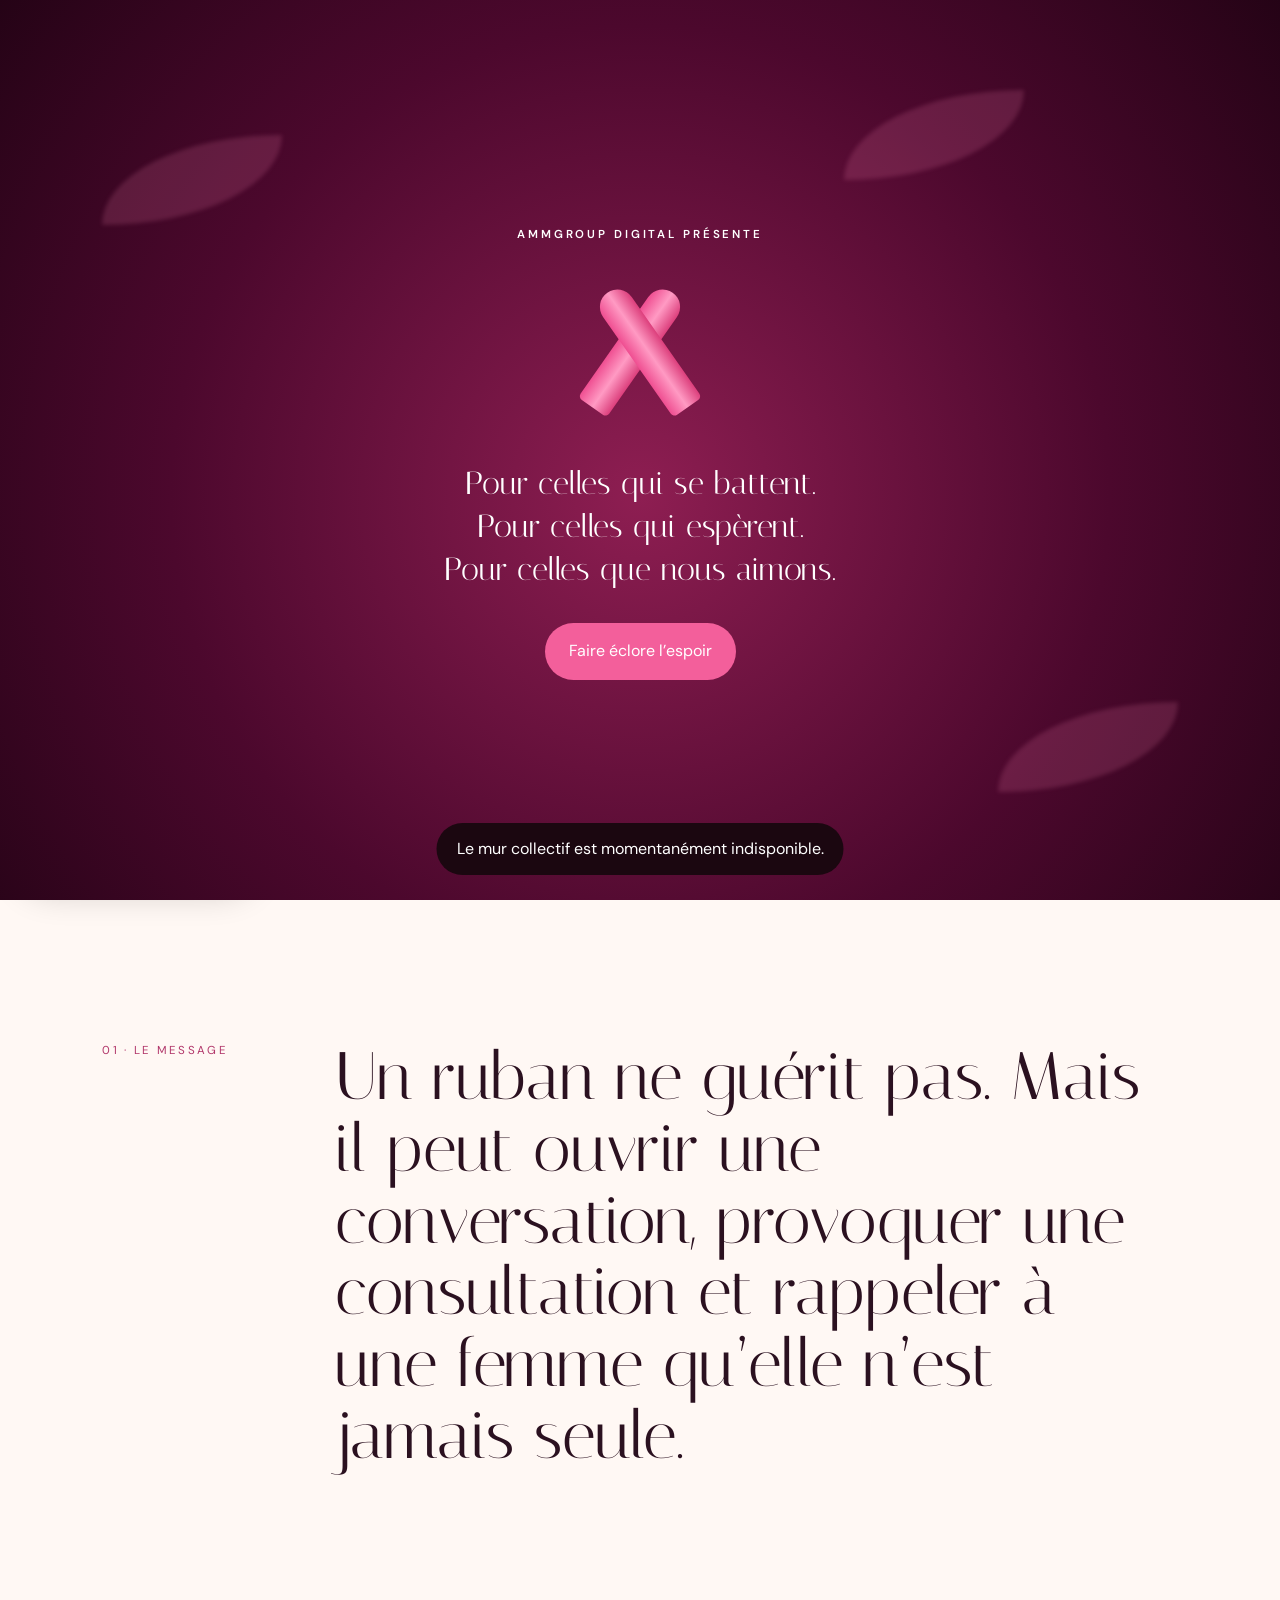
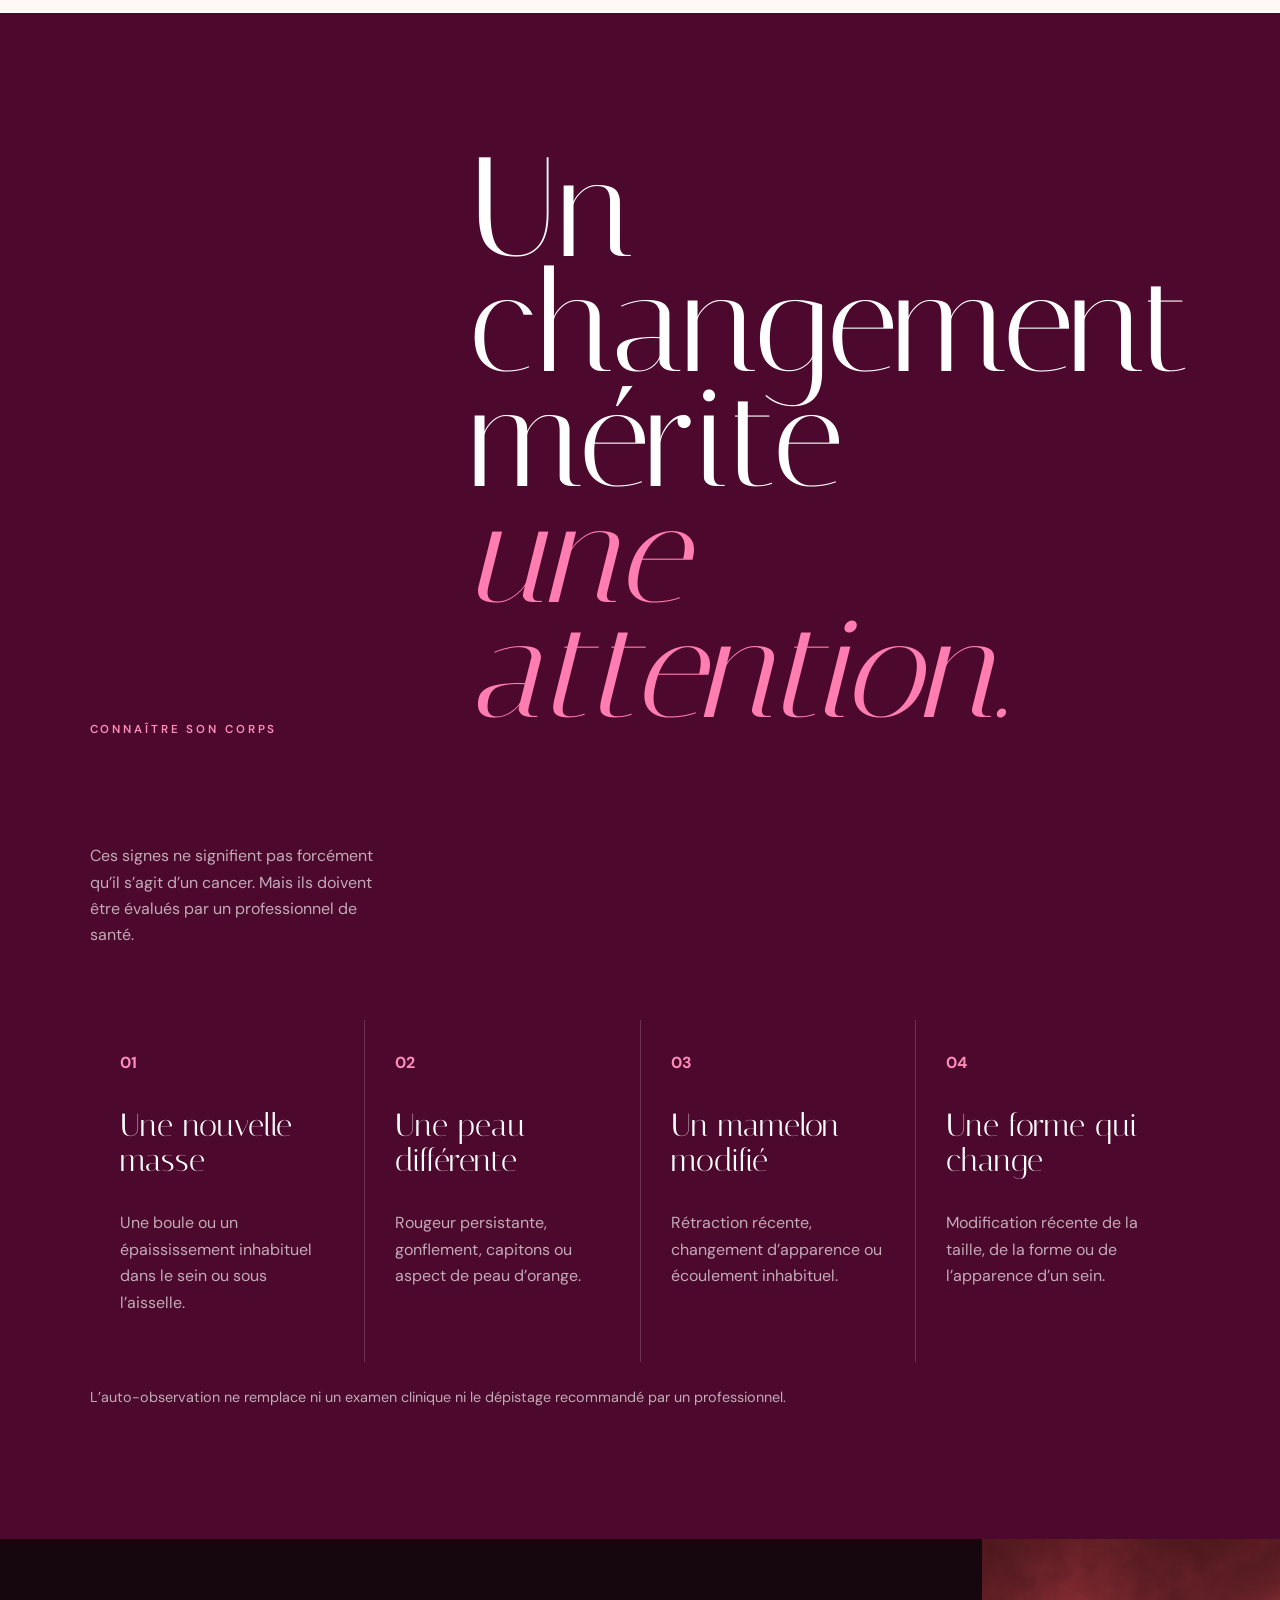
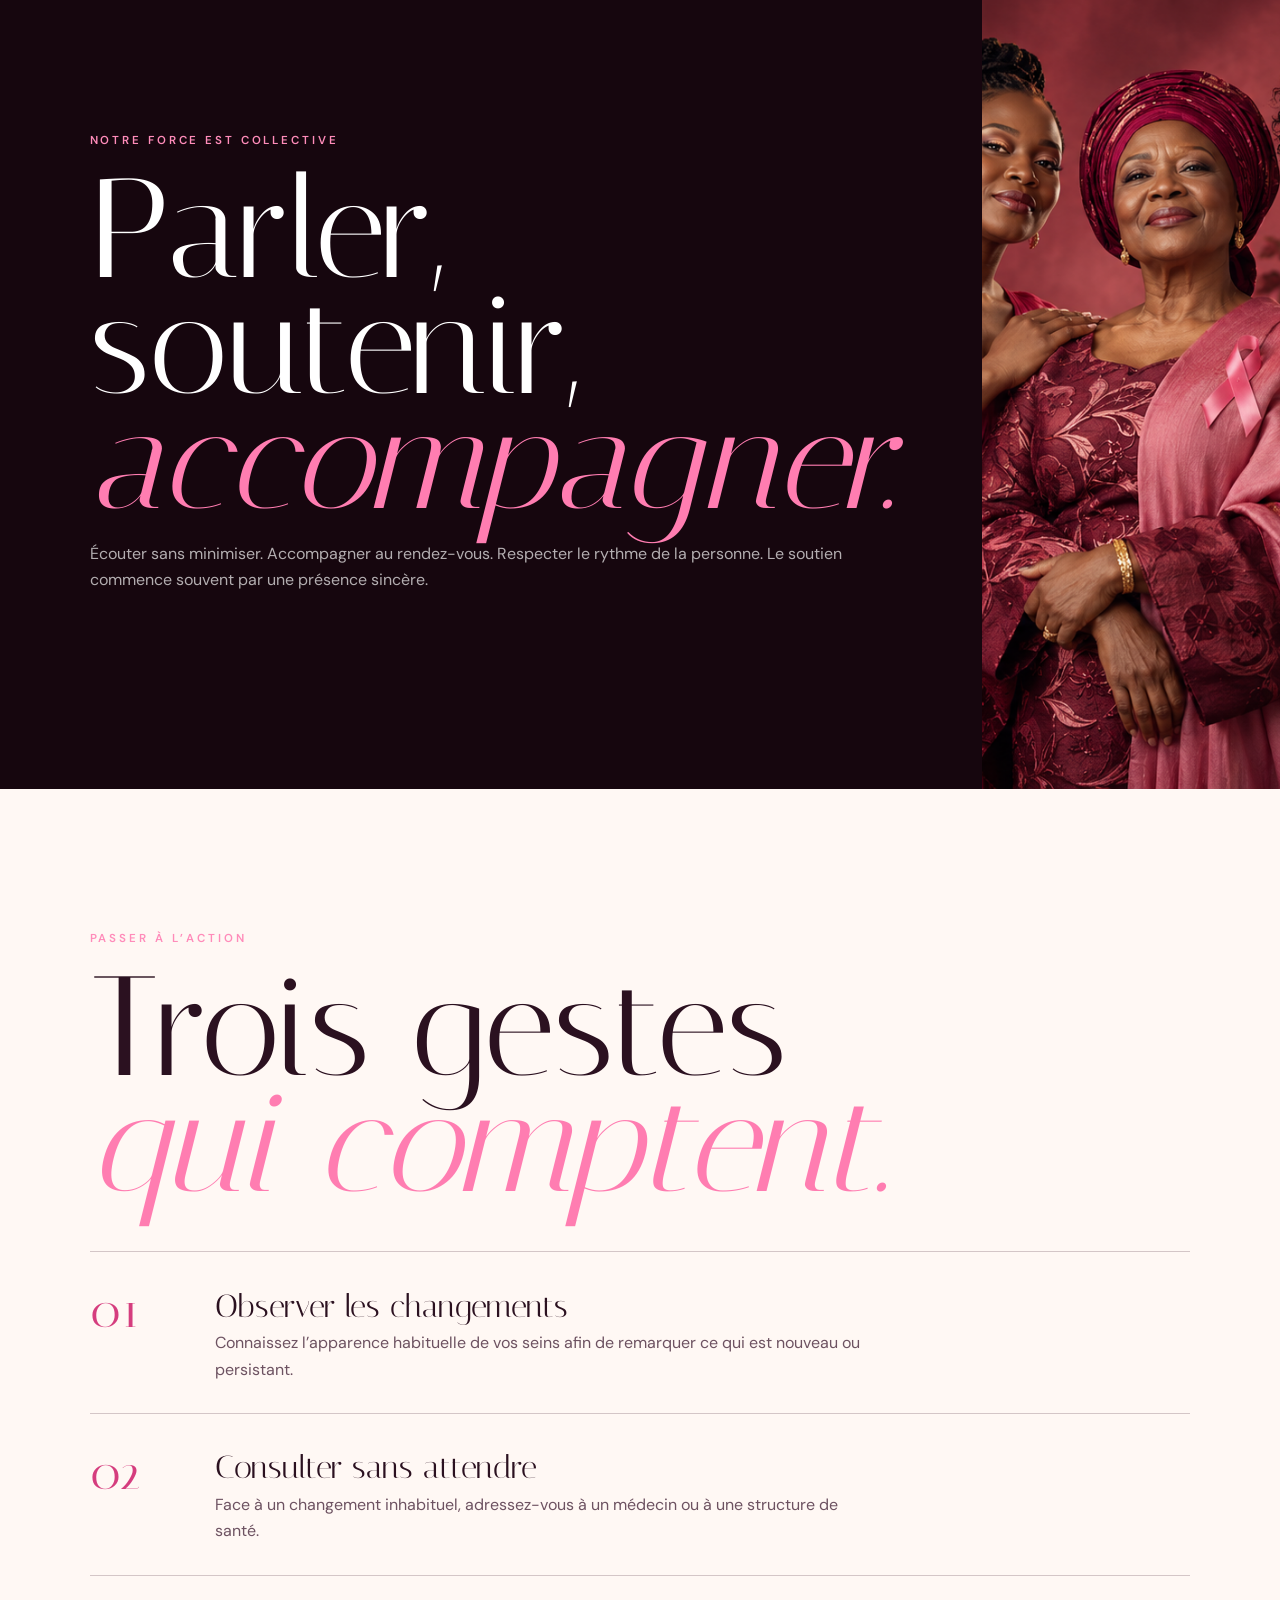
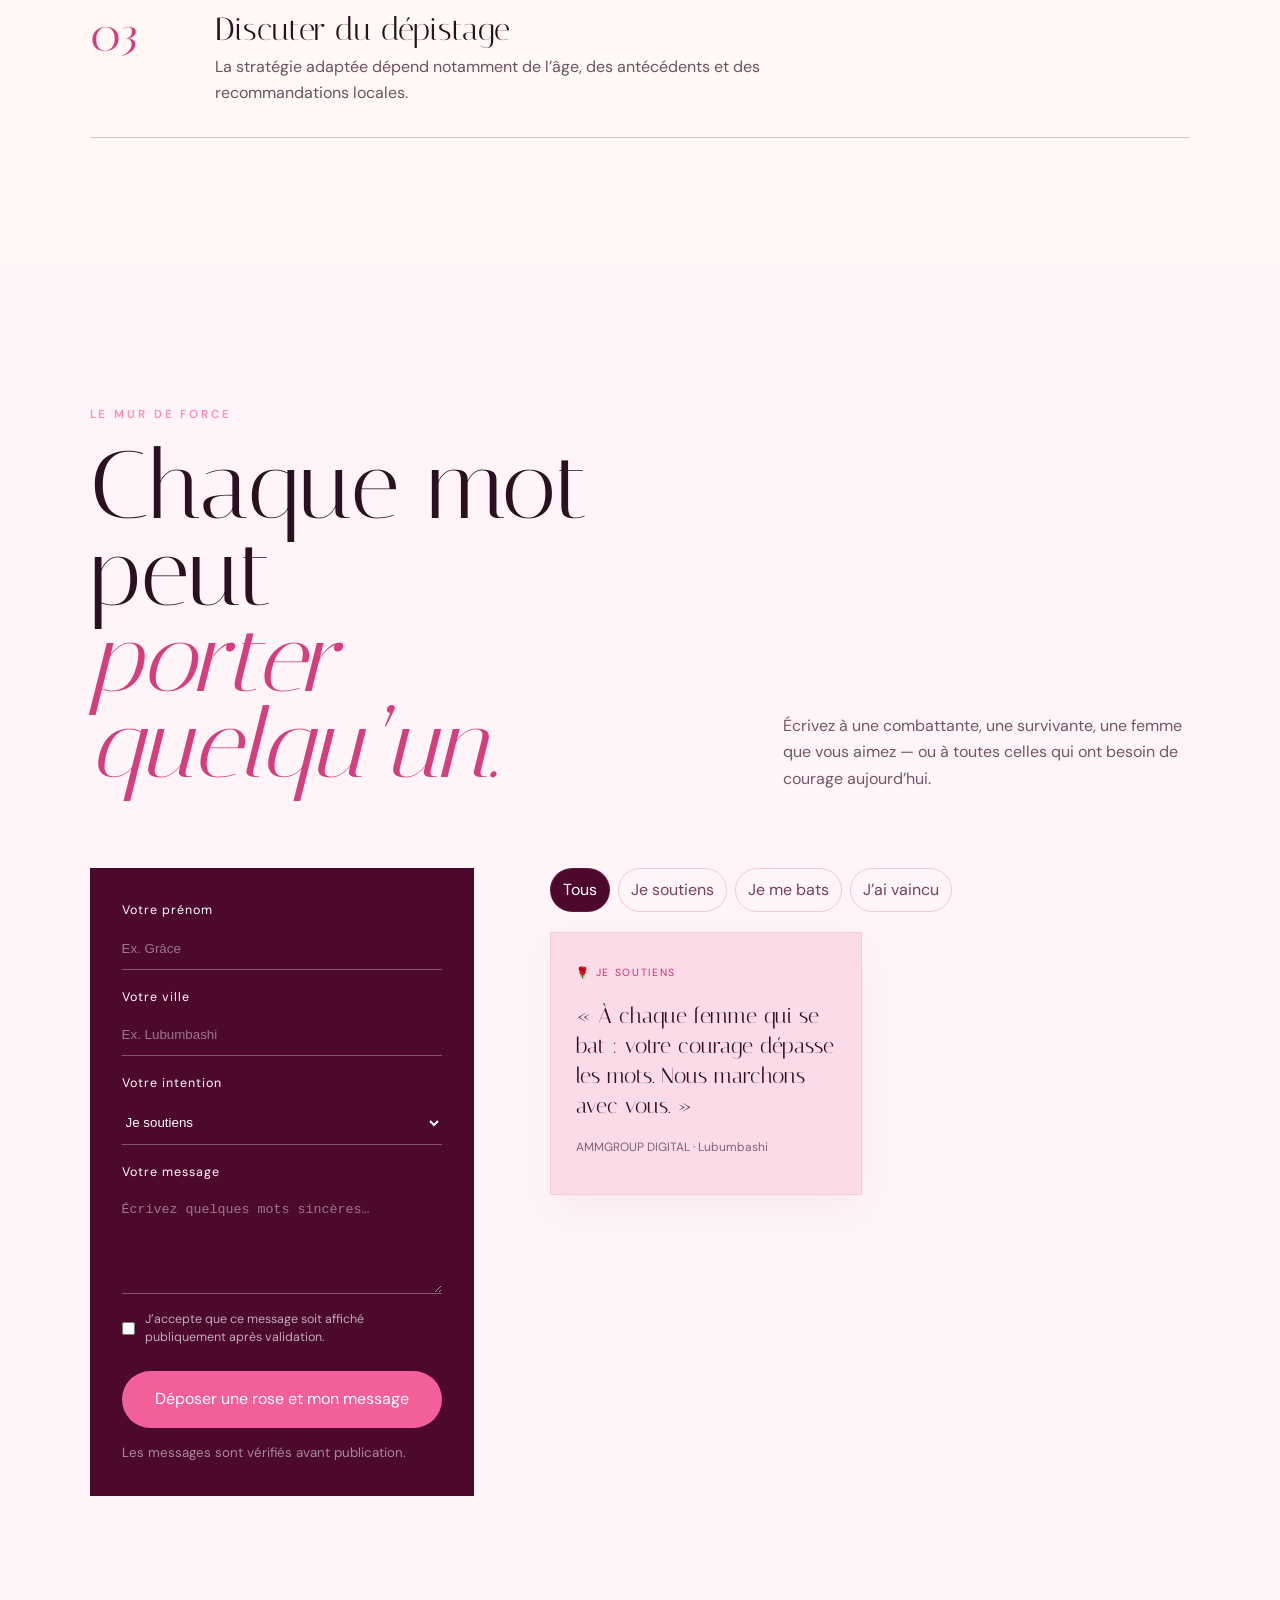
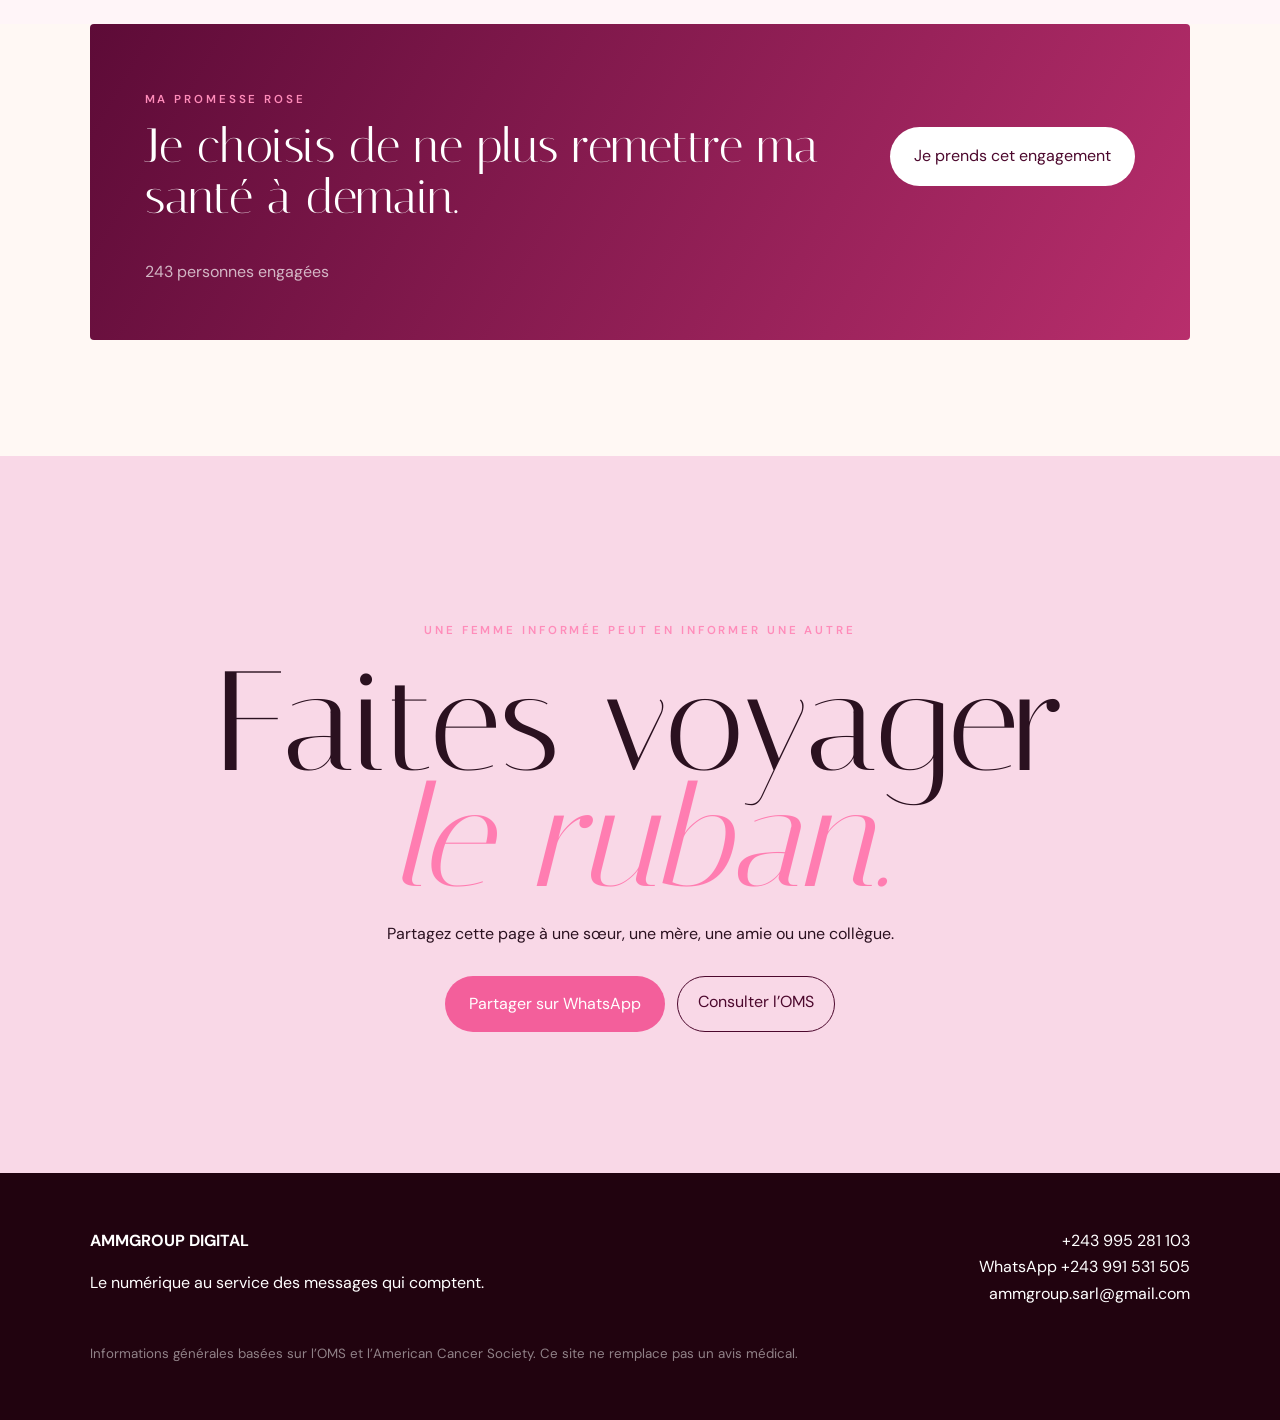
==== index.html @ 3d57d78c "Site Octobre Rose AMMGROUP avec mur de messages" ====
<!doctype html><html lang="fr"><head><meta charset="utf-8"><meta name="viewport" content="width=device-width,initial-scale=1"><meta name="description" content="Octobre Rose — sensibilisation au cancer du sein par AMMGROUP Digital"><title>Octobre Rose · Ensemble, plus fortes</title><link rel="icon" type="image/svg+xml" href="data:image/svg+xml,%3Csvg xmlns='http://www.w3.org/2000/svg' viewBox='0 0 64 64'%3E%3Crect width='64' height='64' rx='16' fill='%2354082f'/%3E%3Cpath d='M29 10c13 12 15 27 4 44M35 10C22 22 19 38 31 54' fill='none' stroke='%23ff75ad' stroke-width='8' stroke-linecap='round'/%3E%3C/svg%3E"><link rel="stylesheet" href="styles.css"><link rel="stylesheet" href="community.css"></head><body class="locked">
<div class="opening" id="opening"><div class="opening-copy"><span class="mini">AMMGROUP DIGITAL PRÉSENTE</span><div class="ribbon" aria-hidden="true"><i></i><i></i></div><p>Pour celles qui se battent.<br>Pour celles qui espèrent.<br>Pour celles que nous aimons.</p><button id="open">Faire éclore l’espoir</button></div><div class="petal p1"></div><div class="petal p2"></div><div class="petal p3"></div></div>
<header class="hero"><nav><a class="brand" href="#">AMMGROUP <b>DIGITAL</b></a><a href="#agir" class="nav-cta">Agir maintenant</a></nav><div class="hero-copy"><p class="eyebrow">OCTOBRE ROSE · RDC</p><h1>Ensemble,<br><em>plus fortes.</em></h1><p class="lead">Informer sans effrayer. Soutenir sans juger. Encourager chaque femme à écouter son corps et à consulter lorsqu’un changement apparaît.</p><div class="actions"><a class="primary" href="#signes">Connaître les signes</a><button class="ghost" id="shareTop">Partager la campagne</button></div></div><div class="edition">01—31<br>OCTOBRE</div></header>
<main><section class="statement reveal"><span>01 · LE MESSAGE</span><p>Un ruban ne guérit pas. Mais il peut ouvrir une conversation, provoquer une consultation et rappeler à une femme qu’elle n’est jamais seule.</p></section>
<section class="signs" id="signes"><div class="section-title reveal"><p class="eyebrow">CONNAÎTRE SON CORPS</p><h2>Un changement mérite<br><em>une attention.</em></h2><p>Ces signes ne signifient pas forcément qu’il s’agit d’un cancer. Mais ils doivent être évalués par un professionnel de santé.</p></div><div class="sign-grid">
<article class="reveal"><b>01</b><h3>Une nouvelle masse</h3><p>Une boule ou un épaississement inhabituel dans le sein ou sous l’aisselle.</p></article><article class="reveal"><b>02</b><h3>Une peau différente</h3><p>Rougeur persistante, gonflement, capitons ou aspect de peau d’orange.</p></article><article class="reveal"><b>03</b><h3>Un mamelon modifié</h3><p>Rétraction récente, changement d’apparence ou écoulement inhabituel.</p></article><article class="reveal"><b>04</b><h3>Une forme qui change</h3><p>Modification récente de la taille, de la forme ou de l’apparence d’un sein.</p></article>
</div><p class="medical-note">L’auto-observation ne remplace ni un examen clinique ni le dépistage recommandé par un professionnel.</p></section>
<section class="portrait"><div class="portrait-copy reveal"><p class="eyebrow">NOTRE FORCE EST COLLECTIVE</p><h2>Parler,<br>soutenir,<br><em>accompagner.</em></h2><p>Écouter sans minimiser. Accompagner au rendez-vous. Respecter le rythme de la personne. Le soutien commence souvent par une présence sincère.</p></div><div class="portrait-image" role="img" aria-label="Trois générations de femmes congolaises réunies pour Octobre Rose"></div></section>
<section class="steps" id="agir"><div class="section-title reveal"><p class="eyebrow">PASSER À L’ACTION</p><h2>Trois gestes<br><em>qui comptent.</em></h2></div><div class="step-list"><article class="reveal"><span>01</span><div><h3>Observer les changements</h3><p>Connaissez l’apparence habituelle de vos seins afin de remarquer ce qui est nouveau ou persistant.</p></div></article><article class="reveal"><span>02</span><div><h3>Consulter sans attendre</h3><p>Face à un changement inhabituel, adressez-vous à un médecin ou à une structure de santé.</p></div></article><article class="reveal"><span>03</span><div><h3>Discuter du dépistage</h3><p>La stratégie adaptée dépend notamment de l’âge, des antécédents et des recommandations locales.</p></div></article></div></section>
<section class="wall" id="messages"><div class="wall-head reveal"><div><p class="eyebrow">LE MUR DE FORCE</p><h2>Chaque mot peut<br><em>porter quelqu’un.</em></h2></div><p>Écrivez à une combattante, une survivante, une femme que vous aimez — ou à toutes celles qui ont besoin de courage aujourd’hui.</p></div><div class="wall-layout"><form id="messageForm" class="message-form reveal"><label>Votre prénom<input name="name" maxlength="40" required placeholder="Ex. Grâce"></label><label>Votre ville<input name="city" maxlength="50" placeholder="Ex. Lubumbashi"></label><label>Votre intention<select name="category"><option value="Je soutiens">Je soutiens</option><option value="Je me bats">Je me bats</option><option value="J’ai vaincu">J’ai vaincu</option><option value="En mémoire">En mémoire</option></select></label><label>Votre message<textarea name="message" maxlength="360" required placeholder="Écrivez quelques mots sincères…"></textarea></label><input class="honey" name="website" tabindex="-1" autocomplete="off"><label class="consent"><input type="checkbox" required> J’accepte que ce message soit affiché publiquement après validation.</label><button class="primary" type="submit">Déposer une rose et mon message</button><small id="formStatus">Les messages sont vérifiés avant publication.</small></form><div><div class="wall-filter" role="group" aria-label="Filtrer les messages"><button class="active" data-filter="Tous">Tous</button><button data-filter="Je soutiens">Je soutiens</button><button data-filter="Je me bats">Je me bats</button><button data-filter="J’ai vaincu">J’ai vaincu</button></div><div class="message-grid" id="messageGrid"><article class="message-card featured"><span>🌹 JE SOUTIENS</span><blockquote>« À chaque femme qui se bat : votre courage dépasse les mots. Nous marchons avec vous. »</blockquote><p>AMMGROUP DIGITAL · Lubumbashi</p></article></div></div></div></section>
<section class="pledge reveal"><div><p class="eyebrow">MA PROMESSE ROSE</p><h2>Je choisis de ne plus remettre ma santé à demain.</h2></div><button id="pledge">Je prends cet engagement</button><span id="count">Chargement des engagements…</span></section>
<section class="final"><p class="eyebrow">UNE FEMME INFORMÉE PEUT EN INFORMER UNE AUTRE</p><h2>Faites voyager<br><em>le ruban.</em></h2><p>Partagez cette page à une sœur, une mère, une amie ou une collègue.</p><div class="actions"><a class="primary" id="whatsapp" target="_blank" rel="noopener">Partager sur WhatsApp</a><a class="ghost" href="https://www.who.int/news-room/fact-sheets/detail/breast-cancer" target="_blank" rel="noopener">Consulter l’OMS</a></div></section></main>
<footer><div><strong>AMMGROUP DIGITAL</strong><p>Le numérique au service des messages qui comptent.</p></div><div><a href="tel:+243995281103">+243 995 281 103</a><a href="https://wa.me/243991531505">WhatsApp +243 991 531 505</a><a href="mailto:ammgroup.sarl@gmail.com">ammgroup.sarl@gmail.com</a></div><small>Informations générales basées sur l’OMS et l’American Cancer Society. Ce site ne remplace pas un avis médical.</small></footer><aside class="music-player"><button id="musicToggle" aria-label="Activer ou arrêter la musique">▶</button><div><small>AMBIANCE ORIGINALE</small><strong>Ensemble, plus fortes</strong></div><i></i><i></i><i></i></aside><div class="toast" id="toast"></div><script src="config.js"></script><script src="script.js"></script></body></html>
---- styles.css ----
@import url('https://fonts.googleapis.com/css2?family=DM+Sans:wght@300;400;500;600&family=Italiana&display=swap');:root{--wine:#4c082d;--pink:#f35f9b;--blush:#ffe4ef;--cream:#fff8f4;--ink:#2b1120;--gold:#d6a84a;--serif:'Italiana',Georgia,serif;--sans:'DM Sans',Arial,sans-serif}*{box-sizing:border-box}html{scroll-behavior:smooth}body{margin:0;background:var(--cream);color:var(--ink);font:16px/1.65 var(--sans)}body.locked{overflow:hidden}a{text-decoration:none;color:inherit}button{font:inherit}.opening{position:fixed;z-index:99;inset:0;display:grid;place-items:center;background:radial-gradient(circle at 50% 55%,#8e1e52,#4c082d 58%,#250316);color:white;overflow:hidden;transition:opacity .7s ease 1.1s,visibility .7s ease 1.1s}.opening.hide{opacity:0;visibility:hidden}.opening-copy{text-align:center;position:relative;z-index:3}.mini,.eyebrow{font-size:.72rem;letter-spacing:.25em;font-weight:600}.ribbon{width:120px;height:155px;margin:28px auto;position:relative}.ribbon i{position:absolute;top:5px;width:35px;height:140px;background:linear-gradient(90deg,#ef4e91,#ff9ac3,#dc3f7c);border-radius:30px 30px 8px 8px}.ribbon i:first-child{left:35px;transform:rotate(35deg)}.ribbon i:last-child{right:35px;transform:rotate(-35deg)}.opening p{font:2rem/1.35 var(--serif)}.opening button,.primary{border:0;border-radius:999px;background:var(--pink);color:white;padding:15px 24px;cursor:pointer}.petal{position:absolute;width:180px;height:90px;border-radius:100% 0 100% 0;background:#ff8ab72b;filter:blur(2px);animation:float 8s ease-in-out infinite}.p1{left:8%;top:15%}.p2{right:8%;bottom:12%;animation-delay:-3s}.p3{right:20%;top:10%;animation-delay:-5s}@keyframes float{50%{transform:translateY(40px) rotate(15deg)}}.opening.hide .ribbon i:first-child{transform:translate(-45vw) rotate(55deg);transition:1.3s}.opening.hide .ribbon i:last-child{transform:translate(45vw) rotate(-55deg);transition:1.3s}.hero{min-height:100svh;position:relative;color:#fff;background:linear-gradient(90deg,#260311f2 0,#4c082dc7 38%,#2b061450 68%,#21020b20),url('assets/octobre-rose-hero.png') 62% center/cover no-repeat;padding:28px 6vw 8vh;display:flex;flex-direction:column;justify-content:flex-end}.hero nav{position:absolute;top:0;left:0;right:0;padding:28px 6vw;display:flex;justify-content:space-between;align-items:center}.brand{font-weight:600;letter-spacing:.16em}.brand b{color:#ff83b5}.nav-cta,.ghost{border:1px solid currentColor;padding:12px 20px;border-radius:999px;background:transparent;color:inherit;cursor:pointer}.hero-copy{max-width:820px}.eyebrow{color:#ff8cba}.hero h1,.section-title h2,.portrait h2,.final h2{font:400 clamp(4.5rem,11vw,9rem)/.82 var(--serif);margin:.16em 0}.hero h1 em,.section-title h2 em,.portrait h2 em,.final h2 em{color:#ff7db1;font-style:italic}.lead{font-size:1.15rem;max-width:620px;color:#ffffffcb}.actions{display:flex;gap:12px;flex-wrap:wrap;margin-top:28px}.edition{position:absolute;right:4vw;bottom:6vh;text-align:right;font-weight:600;letter-spacing:.18em;color:#ffffffa0}.statement{padding:11vw 8vw;display:grid;grid-template-columns:1fr 5fr;gap:5vw}.statement span{font-size:.72rem;letter-spacing:.2em;color:#b13569}.statement p{font:clamp(2.3rem,5.2vw,5.6rem)/1.08 var(--serif);margin:0}.signs{background:var(--wine);color:white;padding:9vw 7vw}.section-title{display:grid;grid-template-columns:2fr 1fr;gap:6vw;align-items:end}.section-title>p:last-child{color:#ffffffa8}.sign-grid{display:grid;grid-template-columns:repeat(4,1fr);gap:1px;background:#ffffff2c;margin-top:55px}.sign-grid article{background:var(--wine);padding:30px;min-height:270px}.sign-grid b{color:#ff8cba}.sign-grid h3,.step-list h3{font:2rem/1.1 var(--serif)}.sign-grid p,.medical-note{color:#ffffffa8}.medical-note{margin-top:24px;font-size:.9rem}.portrait{min-height:850px;display:grid;grid-template-columns:.8fr 1.2fr;background:#16060e;color:white}.portrait-copy{padding:9vw 7vw;align-self:center}.portrait-copy p:last-child{color:#ffffffac}.portrait-image{background:url('assets/octobre-rose-hero.png') 72% center/cover no-repeat;min-height:680px}.steps{padding:10vw 7vw}.steps .section-title{display:block}.step-list{margin-top:50px;border-top:1px solid #3d132638}.step-list article{display:grid;grid-template-columns:100px 1fr;gap:25px;padding:30px 0;border-bottom:1px solid #3d132638}.step-list span{font:3rem var(--serif);color:#d53d7e}.step-list h3{margin:.2em 0}.step-list p{margin:0;max-width:650px;color:#6d5261}.pledge{margin:0 7vw 9vw;padding:55px;background:linear-gradient(120deg,#5d0b37,#b82e6c);color:white;display:grid;grid-template-columns:1fr auto;gap:25px;align-items:center;border-radius:4px}.pledge h2{font:3rem/1.05 var(--serif);max-width:700px;margin:.25em 0}.pledge button{padding:16px 24px;border:0;border-radius:999px;background:#fff;color:var(--wine);cursor:pointer}.pledge span{grid-column:1/-1;color:#ffffffb0}.final{text-align:center;padding:11vw 7vw;background:#f9d8e7}.final p{max-width:660px;margin:25px auto}.final .actions{justify-content:center}.final .ghost{color:var(--wine)}footer{padding:55px 7vw;background:#21030f;color:#fff;display:grid;grid-template-columns:1fr 1fr;gap:30px}footer>div:nth-child(2){display:flex;flex-direction:column;text-align:right}footer small{grid-column:1/-1;color:#ffffff80}.reveal{opacity:0;transform:translateY(35px);transition:.75s ease}.reveal.seen{opacity:1;transform:none}.toast{position:fixed;z-index:120;left:50%;bottom:25px;transform:translate(-50%,20px);background:#1b0710;color:white;padding:13px 20px;border-radius:999px;opacity:0;transition:.3s}.toast.show{opacity:1;transform:translate(-50%,0)}@media(max-width:800px){.hero{background-position:69% center;padding-left:6vw}.hero:after{content:'';position:absolute;inset:0;background:#2603113b;pointer-events:none}.hero-copy,.hero nav,.edition{z-index:1}.nav-cta{display:none}.edition{font-size:.7rem}.section-title,.statement{grid-template-columns:1fr}.sign-grid{grid-template-columns:1fr 1fr}.portrait{grid-template-columns:1fr}.portrait-image{min-height:520px;order:-1}.pledge{grid-template-columns:1fr;padding:35px}.pledge h2{font-size:2.2rem}.pledge span{grid-column:auto}footer{grid-template-columns:1fr}footer>div:nth-child(2){text-align:left}footer small{grid-column:auto}}@media(max-width:520px){.opening p{font-size:1.55rem}.hero h1{font-size:4.4rem}.hero .lead{font-size:1rem;max-width:90%}.sign-grid{grid-template-columns:1fr}.statement p{font-size:2.4rem}.step-list article{grid-template-columns:60px 1fr}.portrait-copy{padding:20vw 7vw}.portrait h2,.final h2,.section-title h2{font-size:3.7rem}.edition{display:none}}
---- community.css ----
.wall{padding:10vw 7vw;background:#fff5f8}.wall-head{display:grid;grid-template-columns:1.45fr 1fr;gap:8vw;align-items:end}.wall h2{font:400 clamp(3.5rem,7.5vw,7rem)/.9 var(--serif);margin:.2em 0}.wall h2 em{color:#d53d7e;font-style:italic}.wall-head>p{color:#745565}.wall-layout{display:grid;grid-template-columns:.75fr 1.25fr;gap:6vw;margin-top:60px;align-items:start}.message-form{background:var(--wine);color:white;padding:32px;position:sticky;top:20px}.message-form label{display:block;font-size:.78rem;letter-spacing:.08em;margin-bottom:17px}.message-form input,.message-form select,.message-form textarea{display:block;width:100%;margin-top:7px;padding:13px 0;border:0;border-bottom:1px solid #ffffff4d;background:transparent;color:white;outline:0}.message-form select option{color:#222}.message-form textarea{min-height:105px;resize:vertical}.message-form input::placeholder,.message-form textarea::placeholder{color:#ffffff73}.message-form .consent{display:flex;gap:10px;letter-spacing:0;line-height:1.4;color:#ffffffa8}.message-form .consent input{width:auto;margin:3px 0}.message-form .primary{width:100%;margin-top:8px}.message-form small{display:block;margin-top:14px;color:#ffffff85}.honey{position:absolute!important;left:-10000px!important}.wall-filter{display:flex;flex-wrap:wrap;gap:8px;margin-bottom:20px}.wall-filter button{border:1px solid #b94a7940;background:transparent;color:#744159;padding:8px 12px;border-radius:999px;cursor:pointer}.wall-filter button.active{background:var(--wine);color:white}.message-grid{columns:2;column-gap:16px}.message-card{break-inside:avoid;margin:0 0 16px;background:white;padding:25px;border:1px solid #d783a32f;box-shadow:0 14px 40px #6e173b0c}.message-card.featured{background:#fbdbe8}.message-card span{font-size:.65rem;letter-spacing:.16em;color:#c43170}.message-card blockquote{font:1.35rem/1.4 var(--serif);margin:16px 0}.message-card p{font-size:.75rem;color:#806273}.message-card.pending{opacity:.65}.music-player{position:fixed;z-index:80;left:20px;bottom:20px;display:flex;align-items:center;gap:11px;padding:10px 14px;background:#21030fe9;color:white;border:1px solid #ffffff29;border-radius:999px;backdrop-filter:blur(14px);box-shadow:0 12px 35px #0003}.music-player button{width:40px;height:40px;border:0;border-radius:50%;background:var(--pink);color:white;cursor:pointer}.music-player small{display:block;font-size:.55rem;letter-spacing:.16em;color:#ffffff8a}.music-player strong{font:400 .78rem var(--serif)}.music-player i{display:block;width:2px;height:6px;background:#ff7dad}.music-player.playing i{animation:pulse .7s ease-in-out infinite alternate}.music-player.playing i:nth-of-type(2){animation-delay:.2s}.music-player.playing i:nth-of-type(3){animation-delay:.4s}@keyframes pulse{to{height:22px}}@media(max-width:800px){.wall-head,.wall-layout{grid-template-columns:1fr}.message-form{position:relative;top:auto}}@media(max-width:520px){.wall h2{font-size:3.7rem}.message-grid{columns:1}.music-player{left:12px;right:12px;bottom:12px}.music-player div{flex:1}footer{padding-bottom:130px}}
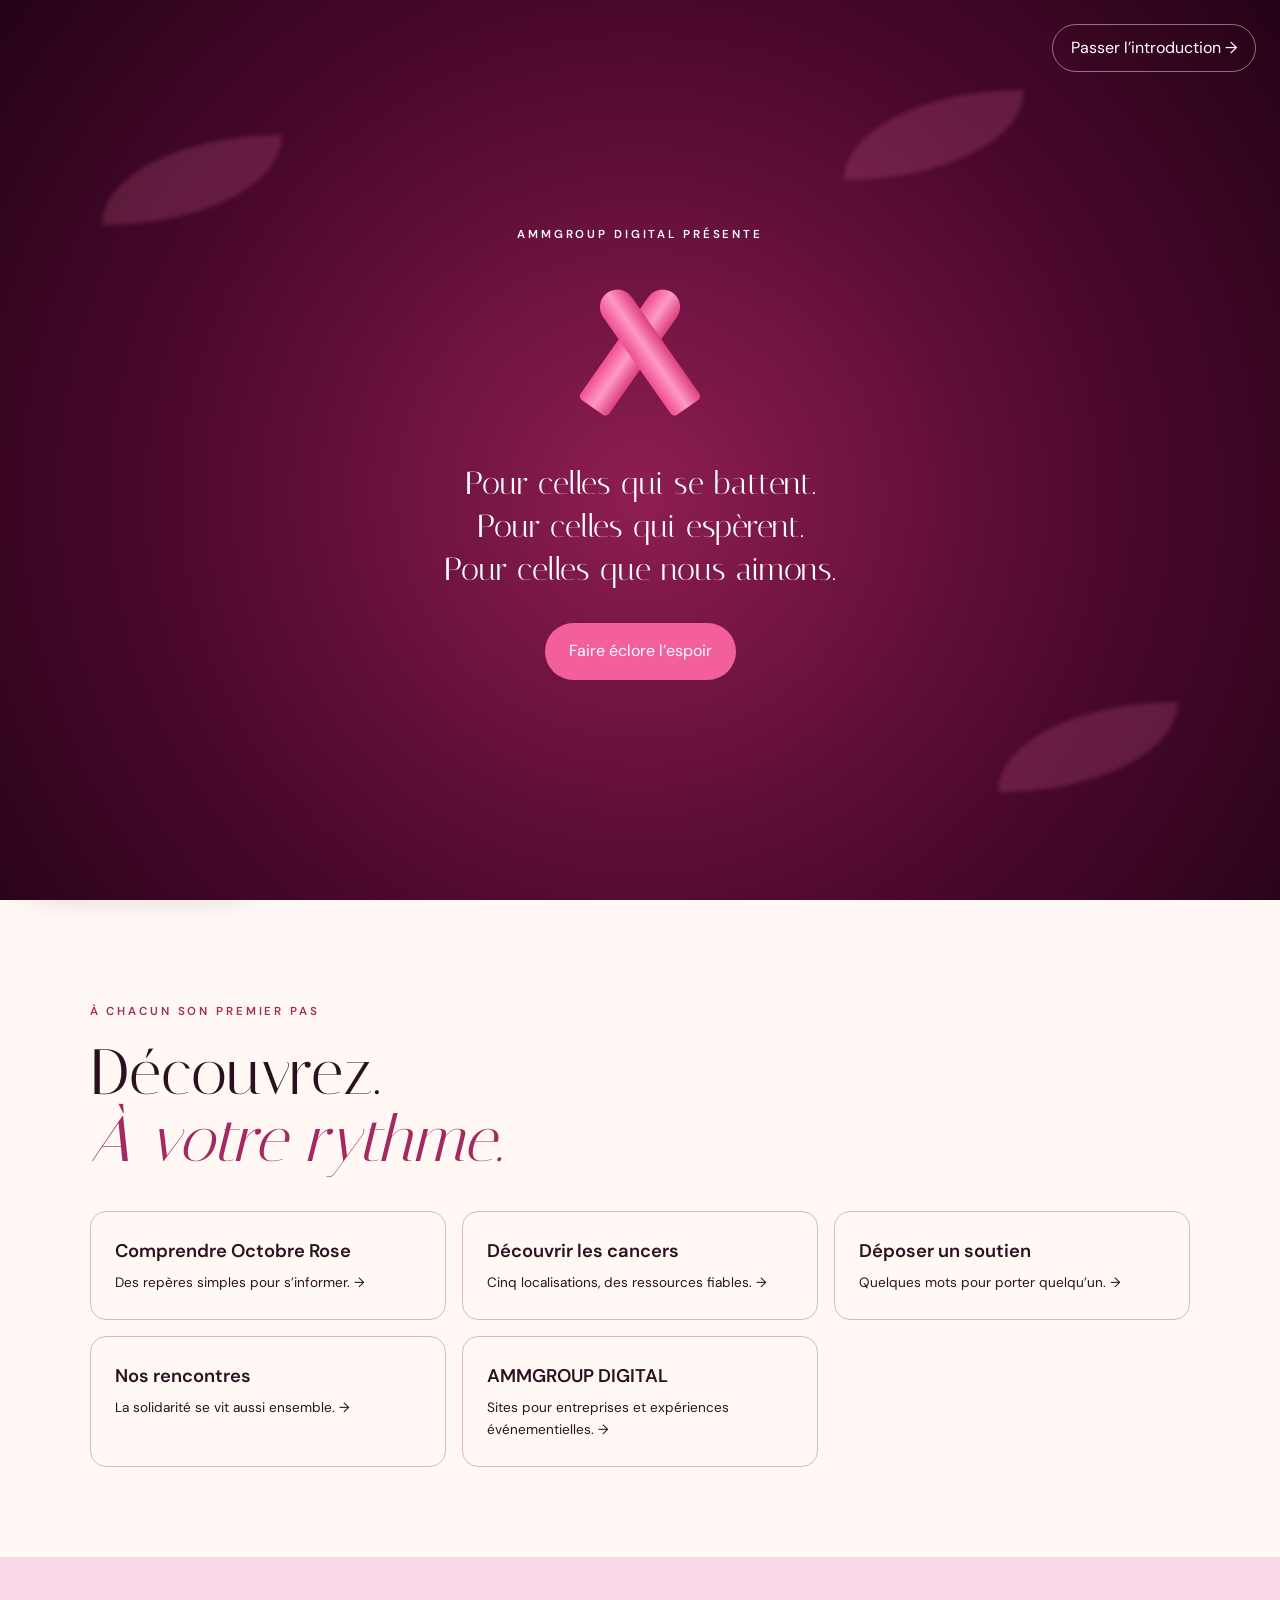
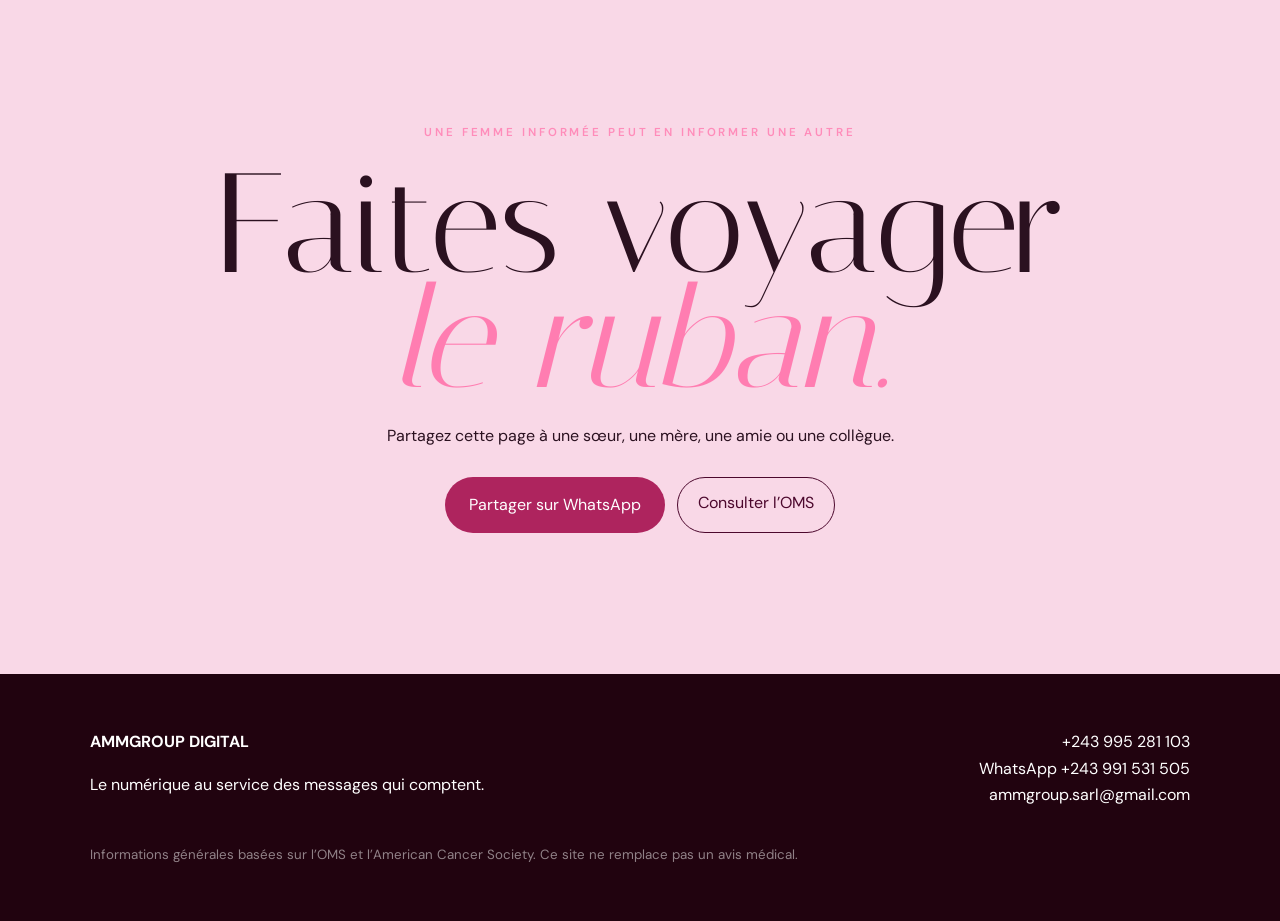
==== commit 1ca5a5b9: "Merge pull request #1 from ammgroupsarl/ameliorations-octobre-rose Amélioration du site Octobre Rose" ====
--- a/index.html
+++ b/index.html
@@ -1,13 +1,3 @@
-<!doctype html><html lang="fr"><head><meta charset="utf-8"><meta name="viewport" content="width=device-width,initial-scale=1"><meta name="description" content="Octobre Rose — sensibilisation au cancer du sein par AMMGROUP Digital"><title>Octobre Rose · Ensemble, plus fortes</title><link rel="icon" type="image/svg+xml" href="data:image/svg+xml,%3Csvg xmlns='http://www.w3.org/2000/svg' viewBox='0 0 64 64'%3E%3Crect width='64' height='64' rx='16' fill='%2354082f'/%3E%3Cpath d='M29 10c13 12 15 27 4 44M35 10C22 22 19 38 31 54' fill='none' stroke='%23ff75ad' stroke-width='8' stroke-linecap='round'/%3E%3C/svg%3E"><link rel="stylesheet" href="styles.css"><link rel="stylesheet" href="community.css"></head><body class="locked">
-<div class="opening" id="opening"><div class="opening-copy"><span class="mini">AMMGROUP DIGITAL PRÉSENTE</span><div class="ribbon" aria-hidden="true"><i></i><i></i></div><p>Pour celles qui se battent.<br>Pour celles qui espèrent.<br>Pour celles que nous aimons.</p><button id="open">Faire éclore l’espoir</button></div><div class="petal p1"></div><div class="petal p2"></div><div class="petal p3"></div></div>
-<header class="hero"><nav><a class="brand" href="#">AMMGROUP <b>DIGITAL</b></a><a href="#agir" class="nav-cta">Agir maintenant</a></nav><div class="hero-copy"><p class="eyebrow">OCTOBRE ROSE · RDC</p><h1>Ensemble,<br><em>plus fortes.</em></h1><p class="lead">Informer sans effrayer. Soutenir sans juger. Encourager chaque femme à écouter son corps et à consulter lorsqu’un changement apparaît.</p><div class="actions"><a class="primary" href="#signes">Connaître les signes</a><button class="ghost" id="shareTop">Partager la campagne</button></div></div><div class="edition">01—31<br>OCTOBRE</div></header>
-<main><section class="statement reveal"><span>01 · LE MESSAGE</span><p>Un ruban ne guérit pas. Mais il peut ouvrir une conversation, provoquer une consultation et rappeler à une femme qu’elle n’est jamais seule.</p></section>
-<section class="signs" id="signes"><div class="section-title reveal"><p class="eyebrow">CONNAÎTRE SON CORPS</p><h2>Un changement mérite<br><em>une attention.</em></h2><p>Ces signes ne signifient pas forcément qu’il s’agit d’un cancer. Mais ils doivent être évalués par un professionnel de santé.</p></div><div class="sign-grid">
-<article class="reveal"><b>01</b><h3>Une nouvelle masse</h3><p>Une boule ou un épaississement inhabituel dans le sein ou sous l’aisselle.</p></article><article class="reveal"><b>02</b><h3>Une peau différente</h3><p>Rougeur persistante, gonflement, capitons ou aspect de peau d’orange.</p></article><article class="reveal"><b>03</b><h3>Un mamelon modifié</h3><p>Rétraction récente, changement d’apparence ou écoulement inhabituel.</p></article><article class="reveal"><b>04</b><h3>Une forme qui change</h3><p>Modification récente de la taille, de la forme ou de l’apparence d’un sein.</p></article>
-</div><p class="medical-note">L’auto-observation ne remplace ni un examen clinique ni le dépistage recommandé par un professionnel.</p></section>
-<section class="portrait"><div class="portrait-copy reveal"><p class="eyebrow">NOTRE FORCE EST COLLECTIVE</p><h2>Parler,<br>soutenir,<br><em>accompagner.</em></h2><p>Écouter sans minimiser. Accompagner au rendez-vous. Respecter le rythme de la personne. Le soutien commence souvent par une présence sincère.</p></div><div class="portrait-image" role="img" aria-label="Trois générations de femmes congolaises réunies pour Octobre Rose"></div></section>
-<section class="steps" id="agir"><div class="section-title reveal"><p class="eyebrow">PASSER À L’ACTION</p><h2>Trois gestes<br><em>qui comptent.</em></h2></div><div class="step-list"><article class="reveal"><span>01</span><div><h3>Observer les changements</h3><p>Connaissez l’apparence habituelle de vos seins afin de remarquer ce qui est nouveau ou persistant.</p></div></article><article class="reveal"><span>02</span><div><h3>Consulter sans attendre</h3><p>Face à un changement inhabituel, adressez-vous à un médecin ou à une structure de santé.</p></div></article><article class="reveal"><span>03</span><div><h3>Discuter du dépistage</h3><p>La stratégie adaptée dépend notamment de l’âge, des antécédents et des recommandations locales.</p></div></article></div></section>
-<section class="wall" id="messages"><div class="wall-head reveal"><div><p class="eyebrow">LE MUR DE FORCE</p><h2>Chaque mot peut<br><em>porter quelqu’un.</em></h2></div><p>Écrivez à une combattante, une survivante, une femme que vous aimez — ou à toutes celles qui ont besoin de courage aujourd’hui.</p></div><div class="wall-layout"><form id="messageForm" class="message-form reveal"><label>Votre prénom<input name="name" maxlength="40" required placeholder="Ex. Grâce"></label><label>Votre ville<input name="city" maxlength="50" placeholder="Ex. Lubumbashi"></label><label>Votre intention<select name="category"><option value="Je soutiens">Je soutiens</option><option value="Je me bats">Je me bats</option><option value="J’ai vaincu">J’ai vaincu</option><option value="En mémoire">En mémoire</option></select></label><label>Votre message<textarea name="message" maxlength="360" required placeholder="Écrivez quelques mots sincères…"></textarea></label><input class="honey" name="website" tabindex="-1" autocomplete="off"><label class="consent"><input type="checkbox" required> J’accepte que ce message soit affiché publiquement après validation.</label><button class="primary" type="submit">Déposer une rose et mon message</button><small id="formStatus">Les messages sont vérifiés avant publication.</small></form><div><div class="wall-filter" role="group" aria-label="Filtrer les messages"><button class="active" data-filter="Tous">Tous</button><button data-filter="Je soutiens">Je soutiens</button><button data-filter="Je me bats">Je me bats</button><button data-filter="J’ai vaincu">J’ai vaincu</button></div><div class="message-grid" id="messageGrid"><article class="message-card featured"><span>🌹 JE SOUTIENS</span><blockquote>« À chaque femme qui se bat : votre courage dépasse les mots. Nous marchons avec vous. »</blockquote><p>AMMGROUP DIGITAL · Lubumbashi</p></article></div></div></div></section>
-<section class="pledge reveal"><div><p class="eyebrow">MA PROMESSE ROSE</p><h2>Je choisis de ne plus remettre ma santé à demain.</h2></div><button id="pledge">Je prends cet engagement</button><span id="count">Chargement des engagements…</span></section>
-<section class="final"><p class="eyebrow">UNE FEMME INFORMÉE PEUT EN INFORMER UNE AUTRE</p><h2>Faites voyager<br><em>le ruban.</em></h2><p>Partagez cette page à une sœur, une mère, une amie ou une collègue.</p><div class="actions"><a class="primary" id="whatsapp" target="_blank" rel="noopener">Partager sur WhatsApp</a><a class="ghost" href="https://www.who.int/news-room/fact-sheets/detail/breast-cancer" target="_blank" rel="noopener">Consulter l’OMS</a></div></section></main>
-<footer><div><strong>AMMGROUP DIGITAL</strong><p>Le numérique au service des messages qui comptent.</p></div><div><a href="tel:+243995281103">+243 995 281 103</a><a href="https://wa.me/243991531505">WhatsApp +243 991 531 505</a><a href="mailto:ammgroup.sarl@gmail.com">ammgroup.sarl@gmail.com</a></div><small>Informations générales basées sur l’OMS et l’American Cancer Society. Ce site ne remplace pas un avis médical.</small></footer><aside class="music-player"><button id="musicToggle" aria-label="Activer ou arrêter la musique">▶</button><div><small>AMBIANCE ORIGINALE</small><strong>Ensemble, plus fortes</strong></div><i></i><i></i><i></i></aside><div class="toast" id="toast"></div><script src="config.js"></script><script src="script.js"></script></body></html>
+<!doctype html><html lang="fr"><head><meta charset="utf-8"><meta name="viewport" content="width=device-width,initial-scale=1"><meta name="description" content="Octobre Rose — sensibilisation au cancer du sein par AMMGROUP Digital"><title>Octobre Rose · AMMGROUP DIGITAL</title><link rel="icon" type="image/svg+xml" href="data:image/svg+xml,%3Csvg xmlns='http://www.w3.org/2000/svg' viewBox='0 0 64 64'%3E%3Crect width='64' height='64' rx='16' fill='%2354082f'/%3E%3Cpath d='M29 10c13 12 15 27 4 44M35 10C22 22 19 38 31 54' fill='none' stroke='%23ff75ad' stroke-width='8' stroke-linecap='round'/%3E%3C/svg%3E"><link rel="stylesheet" href="styles.css"><link rel="stylesheet" href="community.css"><link rel="stylesheet" href="experience.css"></head><body class="locked"><a class="skip-content" href="#contenu">Aller au contenu</a><div class="opening" id="opening"><div class="opening-copy"><span class="mini">AMMGROUP DIGITAL PRÉSENTE</span><div class="ribbon" aria-hidden="true"><i></i><i></i></div><p>Pour celles qui se battent.<br>Pour celles qui espèrent.<br>Pour celles que nous aimons.</p><button type="button" id="skipIntro" class="skip-intro">Passer l’introduction →</button><button id="open">Faire éclore l’espoir</button></div><div class="petal p1"></div><div class="petal p2"></div><div class="petal p3"></div></div>
+<header class="hero"><nav aria-label="Navigation principale"><a class="brand" href="index.html">AMMGROUP <b>DIGITAL</b></a><div class="nav-links"><a href="index.html" aria-current="page">Accueil</a><a href="comprendre.html">Comprendre</a><a href="cancers.html">Les cancers</a><a href="soutien.html">Soutenir</a><a href="rencontres.html">Rencontres</a><a href="services.html">Nos services</a></div></nav><div class="hero-copy"><p class="eyebrow">OCTOBRE ROSE · RDC</p><h1>Ensemble,<br><em>au-delà du<br>ruban rose.</em></h1><p class="lead">Informer sans effrayer. Soutenir sans juger. Encourager chaque femme à écouter son corps et à consulter lorsqu’un changement apparaît.</p><div class="actions"><a class="primary" href="soutien.html#messages">Déposer un message de soutien</a><a class="ghost" href="comprendre.html#comprendre">Comprendre Octobre Rose</a><button class="ghost" id="shareTop">Partager la campagne</button></div></div><div class="edition">01—31<br>OCTOBRE</div></header>
+<main id="contenu"><section class="discovery home-explore"><p class="eyebrow">À CHACUN SON PREMIER PAS</p><h2>Découvrez.<br><em>À votre rythme.</em></h2><div class="journeys"><a href="comprendre.html"><span>Comprendre Octobre Rose</span>Des repères simples pour s’informer. →</a><a href="cancers.html"><span>Découvrir les cancers</span>Cinq localisations, des ressources fiables. →</a><a href="soutien.html"><span>Déposer un soutien</span>Quelques mots pour porter quelqu’un. →</a><a href="rencontres.html"><span>Nos rencontres</span>La solidarité se vit aussi ensemble. →</a><a href="services.html"><span>AMMGROUP DIGITAL</span>Sites pour entreprises et expériences événementielles. →</a></div></section><section class="final"><p class="eyebrow">UNE FEMME INFORMÉE PEUT EN INFORMER UNE AUTRE</p><h2>Faites voyager<br><em>le ruban.</em></h2><p>Partagez cette page à une sœur, une mère, une amie ou une collègue.</p><div class="actions"><a class="primary" id="whatsapp" target="_blank" rel="noopener">Partager sur WhatsApp</a><a class="ghost" href="https://www.who.int/news-room/fact-sheets/detail/breast-cancer" target="_blank" rel="noopener">Consulter l’OMS</a></div></section></main><footer id="contact"><div><strong>AMMGROUP DIGITAL</strong><p>Le numérique au service des messages qui comptent.</p></div><div><a href="tel:+243995281103">+243 995 281 103</a><a href="https://wa.me/243991531505">WhatsApp +243 991 531 505</a><a href="mailto:ammgroup.sarl@gmail.com">ammgroup.sarl@gmail.com</a></div><small>Informations générales basées sur l’OMS et l’American Cancer Society. Ce site ne remplace pas un avis médical.</small></footer><aside class="music-player"><button id="musicToggle" aria-label="Activer ou arrêter la musique">▶</button><div><small>AMBIANCE ORIGINALE</small><strong>Ensemble, plus fortes</strong></div><i></i><i></i><i></i></aside><div class="toast" id="toast"></div><script src="config.js"></script><script src="script.js"></script><script src="experience.js"></script></body></html>
--- a/experience.css
+++ b/experience.css
@@ -0,0 +1,4 @@
+.nav-links{display:flex;gap:24px;font-size:.9rem}.nav-links a:hover{text-decoration:underline}.hero h1{font-size:clamp(3.6rem,8vw,7.6rem);line-height:.96}.hero-copy{padding-top:120px}.primary{background:#ae245e}.skip-intro{position:fixed;top:24px;right:24px;background:transparent!important;color:white;border:1px solid #ffffff70!important;padding:10px 18px!important}.discovery{padding:90px 7vw;scroll-margin-top:20px}.discovery>.eyebrow{color:#a52b5d}.discovery h2{font:400 clamp(2.6rem,5vw,5rem)/1.05 var(--serif);margin:18px 0 38px}.discovery h2 em{color:#a52961}.discovery-grid{display:grid;grid-template-columns:1fr 1fr;gap:35px;align-items:stretch}.intro-card{padding:40px;background:white;border:1px solid #eacdd9;border-radius:24px}.card-number{font-size:.7rem;letter-spacing:.16em;color:#9f2858}.discovery h3{font:2rem/1.1 var(--serif);margin:20px 0}.discovery a:not(.journeys a){text-decoration:underline;text-underline-offset:5px}.campaign-photo{margin:0;overflow:hidden;border-radius:24px;background:#f1d6e2}.campaign-photo img{width:100%;height:330px;object-fit:cover;display:block}.campaign-photo figcaption{font-size:.8rem;padding:15px 22px;color:#673c52}.journeys{display:grid;grid-template-columns:repeat(3,1fr);gap:16px;margin-top:25px}.journeys a{padding:24px;border:1px solid #dcb7c8;border-radius:16px;font-size:.85rem}.journeys a:hover{background:#f9e2ed}.journeys span{display:block;font-size:1.15rem;font-weight:600;margin-bottom:6px}.cancer-section{background:#f6e7ed}.section-intro{max-width:650px}.cancer-grid{display:grid;grid-template-columns:repeat(3,1fr);gap:20px;margin:35px 0}.cancer-card{border-radius:22px;padding:30px;background:#fffaf7;display:flex;flex-direction:column;border:1px solid #ead3dc}.cancer-card:first-child{background:#520c32;color:white}.cancer-card p{flex:1}.cancer-symbol{font:3rem Georgia;color:#ba3e75;display:block}.cancer-card:first-child .cancer-symbol{color:#ff94bc}.cancer-card small{font-size:.75rem;letter-spacing:.06em}.source-note{font-size:.8rem;color:#684b5c;max-width:850px}.support-grid{display:grid;grid-template-columns:repeat(3,1fr);gap:24px}.support-grid article{border-top:1px solid #bd809c;padding:24px 0}.support-grid span,.support-grid small{color:#8b2753;font-size:.8rem}.support-section{background:#fff}.meetings{background:#fcebf1}.optional-quiz{margin:35px 0 0;padding:25px;border:1px solid #ba7d99;border-radius:20px;background:#fff}.optional-quiz summary{cursor:pointer;font-weight:600}.optional-quiz fieldset{border:0;margin:20px 0;padding:0}.optional-quiz button{padding:10px 18px;border-radius:30px;border:1px solid #b5527c;background:#fff;color:#65153b;margin:8px 8px 0 0;cursor:pointer}.optional-quiz [role=status]{min-height:30px;color:#6b2549}a:focus-visible,button:focus-visible,summary:focus-visible{outline:3px solid #dd5592;outline-offset:5px}.hero .lead{color:#fff}.hero .eyebrow{color:#ffa4c9}@media(max-width:760px){.nav-links{gap:12px;flex-wrap:wrap;justify-content:flex-end;max-width:210px;font-size:.75rem}.brand{max-width:130px;font-size:.8rem}.discovery{padding:55px 6vw}.discovery-grid,.journeys,.support-grid{grid-template-columns:1fr}.cancer-grid{grid-template-columns:1fr 1fr}.intro-card{padding:25px}.hero h1{font-size:clamp(3.2rem,12vw,5rem)}.hero-copy{padding-top:120px}.edition{display:none}}@media(max-width:440px){.cancer-grid{grid-template-columns:1fr}.campaign-photo img{height:250px}}@media(prefers-reduced-motion:reduce){html{scroll-behavior:auto}*,*::before,*::after{animation:none!important;transition:none!important}.reveal{opacity:1!important;transform:none!important}}
+
+.services-section{background:#fff8f4}.service-contact{margin:30px 0 65px;padding:32px;background:#520c32;color:white;border-radius:22px;display:flex;gap:25px;align-items:center;justify-content:space-between}.service-contact h3{margin-top:0}.service-contact .primary{text-decoration:none!important;flex-shrink:0;background:#fff;color:#65153b}.portfolio>.eyebrow{color:#9d275c}.portfolio-card{display:grid;grid-template-columns:1fr 1fr;gap:30px;overflow:hidden;border:1px solid #e2bfcf;border-radius:22px;background:white}.portfolio-card img{width:100%;height:100%;min-height:290px;object-fit:cover}.portfolio-card>div{padding:30px}.portfolio-card small{font-size:.7rem;letter-spacing:.12em;color:#9d275c}@media(max-width:760px){.service-contact{flex-direction:column;align-items:flex-start;padding:24px}.portfolio-card{grid-template-columns:1fr;gap:0}.portfolio-card img{height:230px;min-height:0}.nav-links{max-width:215px}}
+.inner-header{background:#4c082d;color:white;padding:25px 7vw 45px}.inner-header nav{display:flex;justify-content:space-between;gap:28px;align-items:center}.inner-header h1{font:400 clamp(2.6rem,6vw,5rem)/1.05 var(--serif);margin:22px 0 0;max-width:950px}.page-marker{color:#ffb5d2;font-size:.7rem;letter-spacing:.15em;margin-top:55px}.nav-links{flex-wrap:wrap;justify-content:flex-end}.nav-links [aria-current=page]{text-decoration:underline;text-underline-offset:7px;color:#ffc8df}.home-explore .journeys{grid-template-columns:repeat(3,1fr)}.skip-content{position:fixed;top:-100px;left:15px;z-index:120;padding:12px;background:white;color:#4c082d}.skip-content:focus{top:15px}@media(max-width:760px){.inner-header nav{align-items:flex-start}.nav-links{gap:10px 14px}.home-explore .journeys{grid-template-columns:1fr}.hero nav{align-items:flex-start}.hero-copy{padding-top:160px}}
